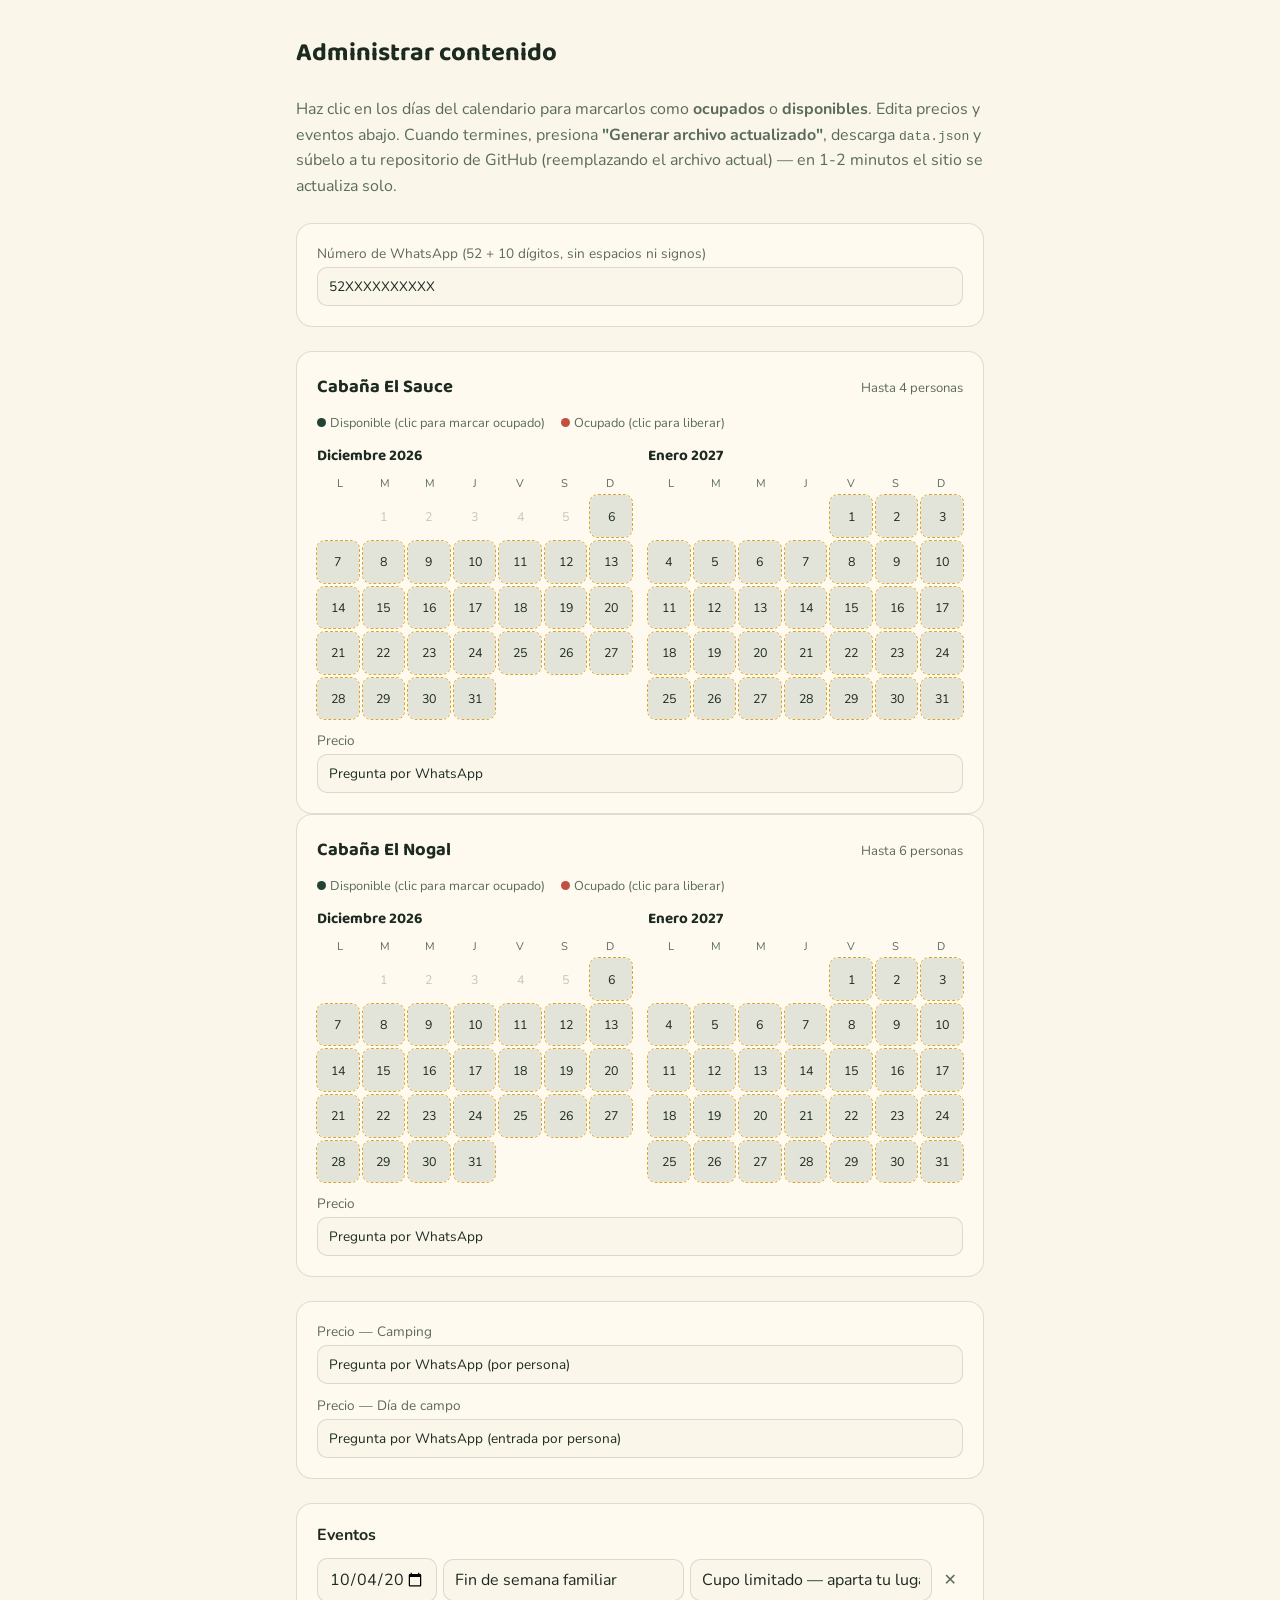
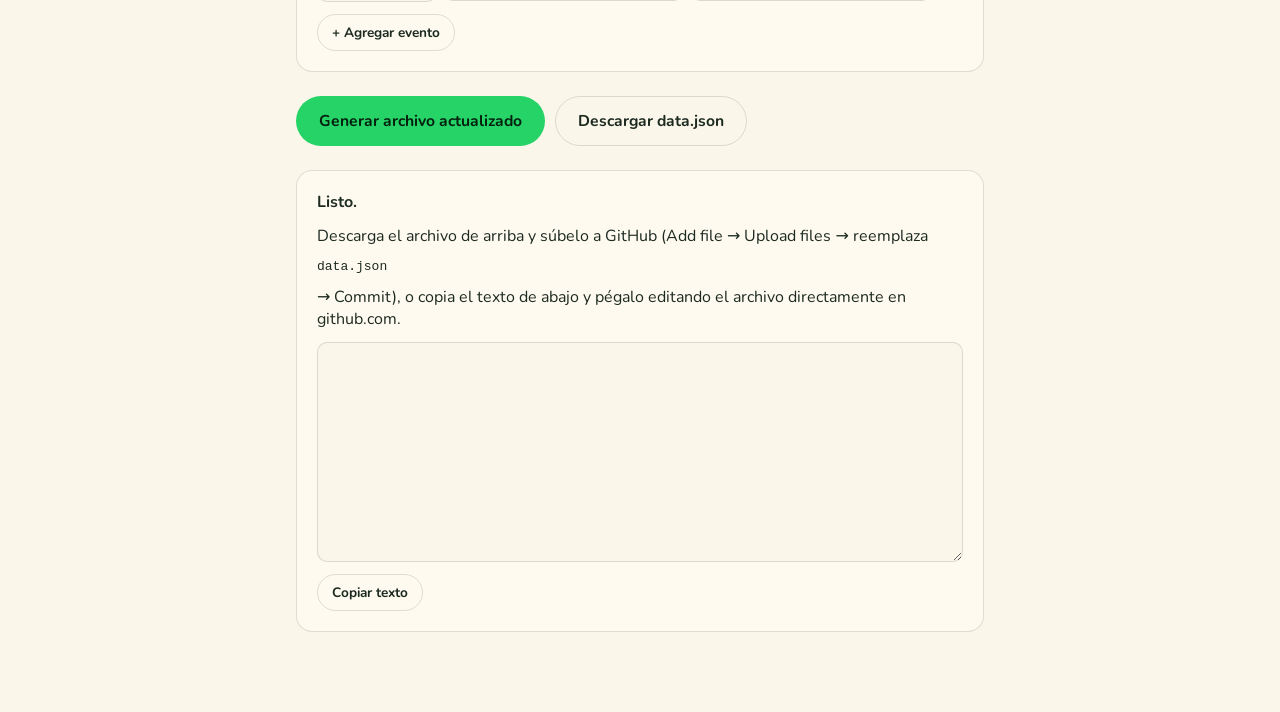
==== admin.html @ 577d04b2 "Sitio inicial: landing, disponibilidad por calendario, precios/eventos editables y asistente Dino Co" ====
<!doctype html>
<html lang="es">
<head>
<meta charset="utf-8">
<meta name="viewport" content="width=device-width, initial-scale=1">
<title>Administrar — Los Filtros Gibrando's Park</title>
<link rel="preconnect" href="https://fonts.googleapis.com">
<link rel="preconnect" href="https://fonts.gstatic.com" crossorigin>
<link rel="stylesheet" href="https://fonts.googleapis.com/css2?family=Baloo+2:wght@500;600;700;800&family=Nunito:ital,wght@0,400;0,500;0,600;0,700;0,800;1,500&display=swap">
<link rel="stylesheet" href="styles.css">
<link rel="icon" href="logo.png">
</head>
<body>
<div class="admin-wrap">
  <h1 style="font-size:1.6rem;">Administrar contenido</h1>
  <p style="color:var(--ink-soft); line-height:1.6;">
    Haz clic en los días del calendario para marcarlos como <b>ocupados</b> o <b>disponibles</b>.
    Edita precios y eventos abajo. Cuando termines, presiona <b>"Generar archivo actualizado"</b>,
    descarga <code>data.json</code> y súbelo a tu repositorio de GitHub (reemplazando el archivo actual) —
    en 1-2 minutos el sitio se actualiza solo.
  </p>

  <div class="admin-card">
    <label>Número de WhatsApp (52 + 10 dígitos, sin espacios ni signos)<input id="f-whats"></label>
  </div>

  <div id="cabins-root"></div>

  <div class="admin-card">
    <label>Precio — Camping<input id="f-camping"></label>
    <label>Precio — Día de campo<input id="f-diadecampo"></label>
  </div>

  <div class="admin-card">
    <b>Eventos</b>
    <div id="admin-events" style="display:grid; gap:8px;"></div>
    <button type="button" class="btn btn-ghost btn-sm" id="add-event" style="justify-self:start;">+ Agregar evento</button>
  </div>

  <div class="admin-actions">
    <button type="button" class="btn btn-whats" id="generate">Generar archivo actualizado</button>
    <a class="btn btn-ghost" id="download-link" hidden>Descargar data.json</a>
  </div>

  <div class="admin-card" id="result-box" hidden>
    <b>Listo.</b> Descarga el archivo de arriba y súbelo a GitHub (Add file → Upload files → reemplaza <code>data.json</code> → Commit), o copia el texto de abajo y pégalo editando el archivo directamente en github.com.
    <textarea id="json-out" class="json-out" readonly></textarea>
    <div class="admin-actions">
      <button type="button" class="btn btn-ghost btn-sm" id="copy-json">Copiar texto</button>
      <span id="copy-status" style="font-size:.85rem; color:var(--ink-soft);"></span>
    </div>
  </div>
</div>

<script src="common.js"></script>
<script src="admin.js"></script>
</body>
</html>
---- styles.css ----
:root{
  --bosque:#1f4436;
  --bosque-2:#2d5c48;
  --bosque-deep:#122019;
  --dorado:#dba62c;
  --dorado-2:#f0cd6e;
  --crema:#faf6ea;
  --crema-2:#f1e6c8;
  --whats:#25d366;
  --peligro:#c1503f;

  --bg: var(--crema);
  --surface: #fffaf0;
  --ink: #1c2a20;
  --ink-soft: #5a6b5c;
  --line: rgba(28,42,32,0.14);
  --accent: var(--bosque);
  --band-ink: var(--crema);
}
@media (prefers-color-scheme: dark){
  :root:not([data-theme="light"]){
    --bg: var(--bosque-deep); --surface:#1b3327;
    --ink:#f6f1dd; --ink-soft:#b9c9b8; --line: rgba(246,241,221,0.14);
    --accent: var(--dorado); --band-ink: var(--crema);
  }
}
:root[data-theme="dark"]{
  --bg: var(--bosque-deep); --surface:#1b3327;
  --ink:#f6f1dd; --ink-soft:#b9c9b8; --line: rgba(246,241,221,0.14);
  --accent: var(--dorado); --band-ink: var(--crema);
}

*{box-sizing:border-box;}
html{scroll-behavior:smooth;}
body{
  margin:0; background:var(--bg); color:var(--ink);
  font-family:'Nunito',system-ui,-apple-system,'Segoe UI',sans-serif;
  -webkit-font-smoothing:antialiased;
  padding-inline: max(16px, calc((100vw - 1080px)/2));
}
h1,h2,h3{ font-family:'Baloo 2',system-ui,sans-serif; text-wrap:balance; margin:0; }
p{ margin:0; }
a{ color:inherit; }
button{ font-family:inherit; }
.container{ max-width:1080px; margin-inline:auto; }
.eyebrow{ font-size:.78rem; font-weight:700; letter-spacing:.14em; text-transform:uppercase; color:var(--accent); }
section{ padding-block: clamp(48px, 8vw, 96px); }

.nav{
  position:sticky; top:0; z-index:40;
  display:flex; align-items:center; justify-content:space-between; gap:12px;
  padding-block:14px;
  background:color-mix(in srgb, var(--bg) 88%, transparent);
  backdrop-filter:blur(8px);
  border-bottom:1px solid var(--line);
}
.brand{ display:flex; align-items:center; gap:10px; font-family:'Baloo 2',sans-serif; font-weight:700; font-size:1.05rem; }
.brand-logo{ width:34px; height:34px; border-radius:50%; object-fit:cover; flex:none; border:1.5px solid var(--dorado); }
.hero-logo{ width:clamp(64px,7vw,84px); height:clamp(64px,7vw,84px); border-radius:50%; object-fit:cover; border:3px solid var(--dorado); box-shadow:0 8px 18px rgba(18,32,25,.24); }
.nav-cta{ display:inline-flex; align-items:center; gap:8px; background:var(--whats); color:#04210f; font-weight:700; font-size:.88rem; padding:9px 16px; border-radius:100px; text-decoration:none; white-space:nowrap; }

.hero{ position:relative; padding-block: clamp(40px,9vw,88px) clamp(32px,6vw,56px); overflow:hidden; border-radius:0 0 28px 28px; }
.topo{ position:absolute; inset:0; opacity:.5; pointer-events:none; }
.hero-inner{ position:relative; display:grid; gap:22px; max-width:640px; }
.hero-top{ display:flex; align-items:center; gap:16px; }
.hero h1{ font-size:clamp(2.3rem, 6vw, 3.6rem); line-height:1.02; color:var(--ink); }
.hero h1 em{ font-style:normal; color:var(--accent); }
.hero p.lede{ font-size:1.08rem; color:var(--ink-soft); max-width:52ch; line-height:1.55; }
.hero-actions{ display:flex; flex-wrap:wrap; gap:12px; margin-top:4px; }
.btn{ display:inline-flex; align-items:center; gap:9px; padding:13px 22px; border-radius:100px; font-weight:700; font-size:.98rem; text-decoration:none; border:1px solid transparent; cursor:pointer; }
.btn-whats{ background:var(--whats); color:#04210f; }
.btn-ghost{ background:transparent; border-color:var(--line); color:var(--ink); }
.btn-sm{ padding:8px 14px; font-size:.85rem; }
.btn svg{ flex:none; }
.stat-row{ display:flex; flex-wrap:wrap; gap:22px; margin-top:8px; font-size:.9rem; color:var(--ink-soft); }
.stat-row b{ color:var(--ink); font-variant-numeric:tabular-nums; }
.stat-dot{ opacity:.5; }

.band{ background:var(--bosque); color:var(--band-ink); border-radius:24px; padding:clamp(28px,5vw,44px); display:grid; gap:18px; grid-template-columns:1.3fr 1fr; align-items:center; }
.band h2{ font-size:clamp(1.4rem,3vw,1.9rem); color:var(--band-ink); }
.band p{ color:color-mix(in srgb, var(--band-ink) 82%, transparent); line-height:1.6; }
.band-badge{ justify-self:end; display:grid; place-items:center; width:118px; height:118px; border-radius:50%; border:2px solid var(--dorado); text-align:center; line-height:1.1; }
.band-badge b{ font-size:2rem; font-family:'Baloo 2',sans-serif; color:var(--dorado-2); }
.band-badge span{ font-size:.72rem; letter-spacing:.08em; text-transform:uppercase; opacity:.85; }
@media (max-width:720px){ .band{ grid-template-columns:1fr; } .band-badge{ justify-self:start; } }

.sec-head{ display:grid; gap:10px; margin-bottom:clamp(24px,4vw,36px); max-width:60ch; }
.sec-head h2{ font-size:clamp(1.6rem,3.4vw,2.3rem); }
.sec-head p{ color:var(--ink-soft); line-height:1.55; }

.grid-cards{ display:grid; grid-template-columns:repeat(auto-fit,minmax(230px,1fr)); gap:16px; }
.card{ background:var(--surface); border:1px solid var(--line); border-radius:18px; padding:22px; display:grid; gap:12px; align-content:start; }
.card svg{ color:var(--accent); }
.card h3{ font-size:1.05rem; }
.card p{ color:var(--ink-soft); font-size:.92rem; line-height:1.5; }

.gallery-note{ display:inline-flex; align-items:center; gap:8px; font-size:.82rem; color:var(--ink-soft); border:1px dashed var(--line); padding:8px 14px; border-radius:100px; margin-bottom:20px; }
.gallery{ display:grid; grid-template-columns:repeat(6,1fr); grid-auto-rows:110px; gap:10px; }
.tile{ position:relative; border-radius:14px; overflow:hidden; display:flex; align-items:flex-end; padding:12px; color:#f5f1e3; font-size:.8rem; font-weight:700; }
.tile::after{ content:""; position:absolute; inset:0; background:linear-gradient(to top, rgba(0,0,0,.45), transparent 60%); }
.tile span{ position:relative; z-index:1; }
.tile.g1{ grid-column:span 3; grid-row:span 2; background: radial-gradient(120% 100% at 30% 0%, rgba(255,255,255,.2), transparent 60%), linear-gradient(160deg,#122019,#1f4436 40%,#2d5c48 72%,#dba62c); }
.tile.g2{ grid-column:span 3; grid-row:span 1; background:linear-gradient(135deg,#5c3d1e,#8a5a34 60%,#dba62c); }
.tile.g3{ grid-column:span 3; grid-row:span 1; background:linear-gradient(135deg,#16332a,#2d5c48 65%,#6fae8e); }
.tile.g4{ grid-column:span 2; grid-row:span 1; background:linear-gradient(135deg,#1f4436,#0d1a15); }
.tile.g5{ grid-column:span 2; grid-row:span 1; background:linear-gradient(135deg,#dba62c,#f0cd6e); }
.tile.g6{ grid-column:span 2; grid-row:span 1; background:linear-gradient(135deg,#4a3420,#8a5a34); }
@media (max-width:720px){ .gallery{ grid-template-columns:repeat(2,1fr); grid-auto-rows:120px; } .tile.g1{ grid-column:span 2; grid-row:span 2; } .tile.g2,.tile.g3,.tile.g4,.tile.g5,.tile.g6{ grid-column:span 1; grid-row:span 1; } }

.plans{ display:grid; grid-template-columns:repeat(auto-fit,minmax(250px,1fr)); gap:18px; }
.plan{ background:var(--surface); border:1px solid var(--line); border-radius:20px; padding:26px; display:grid; gap:14px; align-content:start; }
.plan h3{ font-size:1.25rem; }
.plan ul{ margin:0; padding-left:1.1em; color:var(--ink-soft); font-size:.92rem; line-height:1.7; }
.plan .price-note{ font-size:.85rem; color:var(--ink-soft); border-top:1px solid var(--line); padding-top:12px; }

.cabins-grid{ display:grid; gap:20px; }
.cabin-card{ background:var(--surface); border:1px solid var(--line); border-radius:20px; padding:22px; display:grid; gap:14px; }
.cabin-head{ display:flex; justify-content:space-between; align-items:baseline; gap:10px; flex-wrap:wrap; }
.cabin-head h3{ font-size:1.15rem; }
.cabin-cap{ font-size:.82rem; color:var(--ink-soft); }
.cal-legend{ display:flex; gap:16px; font-size:.8rem; color:var(--ink-soft); align-items:center; }
.dot{ display:inline-block; width:9px; height:9px; border-radius:50%; margin-right:4px; }
.dot-free{ background:var(--accent); }
.dot-blocked{ background:var(--peligro); }
.cal-two-months{ display:grid; grid-template-columns:1fr 1fr; gap:16px; }
@media (max-width:560px){ .cal-two-months{ grid-template-columns:1fr; } }
.cal-month-head{ font-family:'Baloo 2',sans-serif; font-weight:700; font-size:.95rem; margin-bottom:8px; text-transform:capitalize; }
.cal-weekdays{ display:grid; grid-template-columns:repeat(7,1fr); font-size:.7rem; color:var(--ink-soft); text-align:center; margin-bottom:4px; }
.cal-grid{ display:grid; grid-template-columns:repeat(7,1fr); gap:4px; }
.cal-day{ aspect-ratio:1; border-radius:8px; border:1px solid transparent; background:none; font:inherit; font-size:.78rem; cursor:pointer; color:var(--ink); }
.cal-day--empty{ visibility:hidden; cursor:default; }
.cal-day--past{ color:var(--ink-soft); opacity:.35; cursor:default; }
.cal-day--free{ background:color-mix(in srgb, var(--accent) 12%, transparent); }
.cal-day--free:hover{ background:color-mix(in srgb, var(--accent) 22%, transparent); }
.cal-day--blocked{ background:color-mix(in srgb, var(--peligro) 16%, transparent); color:var(--peligro); cursor:not-allowed; }
.cal-day--sel{ background:var(--accent); color:var(--band-ink); font-weight:700; }
.editing .cal-day--free, .editing .cal-day--blocked{ outline:1px dashed var(--dorado); }
.price-note{ font-size:.85rem; color:var(--ink-soft); }

.selection-bar{ position:sticky; bottom:12px; margin-top:16px; background:var(--bosque); color:var(--crema); border-radius:16px; padding:14px 18px; display:flex; flex-wrap:wrap; gap:12px; align-items:center; justify-content:space-between; }

.events-list{ display:grid; gap:14px; }
.event-card{ display:flex; gap:16px; background:var(--surface); border:1px solid var(--line); border-radius:16px; padding:18px; align-items:flex-start; }
.event-date{ flex:none; width:64px; text-align:center; font-family:'Baloo 2',sans-serif; font-weight:700; color:var(--accent); background:color-mix(in srgb, var(--accent) 12%, transparent); border-radius:10px; padding:8px 4px; font-size:.85rem; }
.events-empty{ color:var(--ink-soft); }

.llegar{ display:grid; grid-template-columns:1.1fr .9fr; gap:28px; align-items:stretch; }
.llegar-info{ display:grid; gap:16px; align-content:start; }
.addr{ background:var(--surface); border:1px solid var(--line); border-radius:18px; padding:20px; display:grid; gap:6px; }
.addr b{ font-size:1.05rem; }
.addr span{ color:var(--ink-soft); font-size:.92rem; font-variant-numeric:tabular-nums; }
.map-frame{ border-radius:20px; border:1px solid var(--line); background: linear-gradient(180deg, transparent 60%, rgba(31,68,54,.16)), var(--surface); min-height:260px; position:relative; overflow:hidden; display:grid; place-items:center; }
.map-frame svg{ position:absolute; inset:0; width:100%; height:100%; opacity:.55; }
.pin{ position:relative; display:grid; place-items:center; gap:10px; text-align:center; }
.pin-dot{ width:20px; height:20px; border-radius:50%; background:var(--dorado); border:4px solid var(--surface); box-shadow:0 0 0 3px var(--dorado); }
@media (max-width:820px){ .llegar{ grid-template-columns:1fr; } }

.rules{ display:grid; grid-template-columns:repeat(auto-fit,minmax(220px,1fr)); gap:16px; }
.rule{ display:grid; gap:8px; }
.rule h3{ font-size:1rem; }
.rule p{ color:var(--ink-soft); font-size:.9rem; line-height:1.55; }

footer{ padding-block:40px 90px; border-top:1px solid var(--line); display:flex; flex-wrap:wrap; gap:18px; justify-content:space-between; align-items:center; color:var(--ink-soft); font-size:.86rem; }
.social{ display:flex; gap:14px; align-items:center; }
.social a{ display:inline-flex; align-items:center; justify-content:center; width:38px; height:38px; border-radius:50%; border:1px solid var(--line); text-decoration:none; }

.float-whats{ position:fixed; right:18px; bottom:18px; z-index:50; display:inline-flex; align-items:center; gap:9px; background:var(--whats); color:#04210f; padding:13px 18px; border-radius:100px; font-weight:700; font-size:.9rem; text-decoration:none; box-shadow:0 8px 20px rgba(0,0,0,.25); }
@media (max-width:520px){ .float-whats span{ display:none; } .float-whats{ padding:14px; } }

.chat-fab{ position:fixed; right:18px; bottom:82px; z-index:50; background:var(--bosque); color:var(--crema); border:2px solid var(--dorado); border-radius:100px; padding:11px 16px; font-weight:700; font-size:.86rem; display:inline-flex; align-items:center; gap:8px; cursor:pointer; box-shadow:0 8px 20px rgba(0,0,0,.2); }
@media (max-width:520px){ .chat-fab span{ display:none; } .chat-fab{ padding:12px; } }
.chat-panel{ position:fixed; right:18px; bottom:150px; z-index:55; width:min(340px,88vw); max-height:min(60vh,520px); background:var(--surface); border:1px solid var(--line); border-radius:18px; box-shadow:0 16px 40px rgba(0,0,0,.25); display:flex; flex-direction:column; overflow:hidden; }
.chat-head{ background:var(--bosque); color:var(--crema); padding:12px 16px; display:flex; justify-content:space-between; align-items:center; font-weight:700; font-family:'Baloo 2',sans-serif; }
.chat-head button{ background:none; border:none; color:var(--crema); font-size:1.1rem; cursor:pointer; }
#chat-body{ flex:1; overflow-y:auto; padding:14px; display:grid; gap:8px; align-content:start; }
.chat-msg{ padding:9px 12px; border-radius:12px; font-size:.86rem; line-height:1.4; max-width:85%; }
.chat-msg--bot{ background:color-mix(in srgb, var(--accent) 10%, transparent); }
.chat-msg--user{ background:var(--dorado); color:#3a2a0d; margin-left:auto; }
.chat-quick{ display:flex; flex-wrap:wrap; gap:6px; padding:0 14px 10px; }
.chat-quick button{ font-size:.75rem; padding:6px 10px; border-radius:100px; border:1px solid var(--line); background:var(--bg); cursor:pointer; color:var(--ink); }
.chat-input-row{ display:flex; gap:8px; padding:10px; border-top:1px solid var(--line); }
.chat-input-row input{ flex:1; font:inherit; padding:9px 11px; border-radius:100px; border:1px solid var(--line); background:var(--bg); color:var(--ink); }
.chat-input-row button{ background:var(--bosque); color:var(--crema); border:none; border-radius:100px; padding:9px 16px; font-weight:700; cursor:pointer; }
.chat-foot-link{ text-align:center; font-size:.78rem; padding:0 14px 12px; }

[data-reveal]{ opacity:1; transform:none; transition:opacity .5s ease, transform .5s ease; }
@media (prefers-reduced-motion:no-preference){ [data-reveal]{ opacity:0; transform:translateY(14px); } [data-reveal].is-in{ opacity:1; transform:none; } }

/* admin.html specific */
.admin-wrap{ max-width:720px; margin:0 auto; padding:32px 16px 80px; display:grid; gap:24px; }
.admin-card{ background:var(--surface); border:1px solid var(--line); border-radius:16px; padding:20px; display:grid; gap:12px; }
.admin-card label{ display:grid; gap:4px; font-size:.85rem; color:var(--ink-soft); }
.admin-card input, .admin-card textarea{ font:inherit; padding:9px 11px; border-radius:10px; border:1px solid var(--line); background:var(--bg); color:var(--ink); width:100%; }
.admin-event-row{ display:grid; grid-template-columns:120px 1fr 1fr auto; gap:6px; align-items:center; }
.admin-event-row button{ border:none; background:none; color:var(--ink-soft); cursor:pointer; font-size:1rem; }
.admin-actions{ display:flex; gap:10px; flex-wrap:wrap; }
.json-out{ width:100%; min-height:220px; font-family:ui-monospace,monospace; font-size:.78rem; }
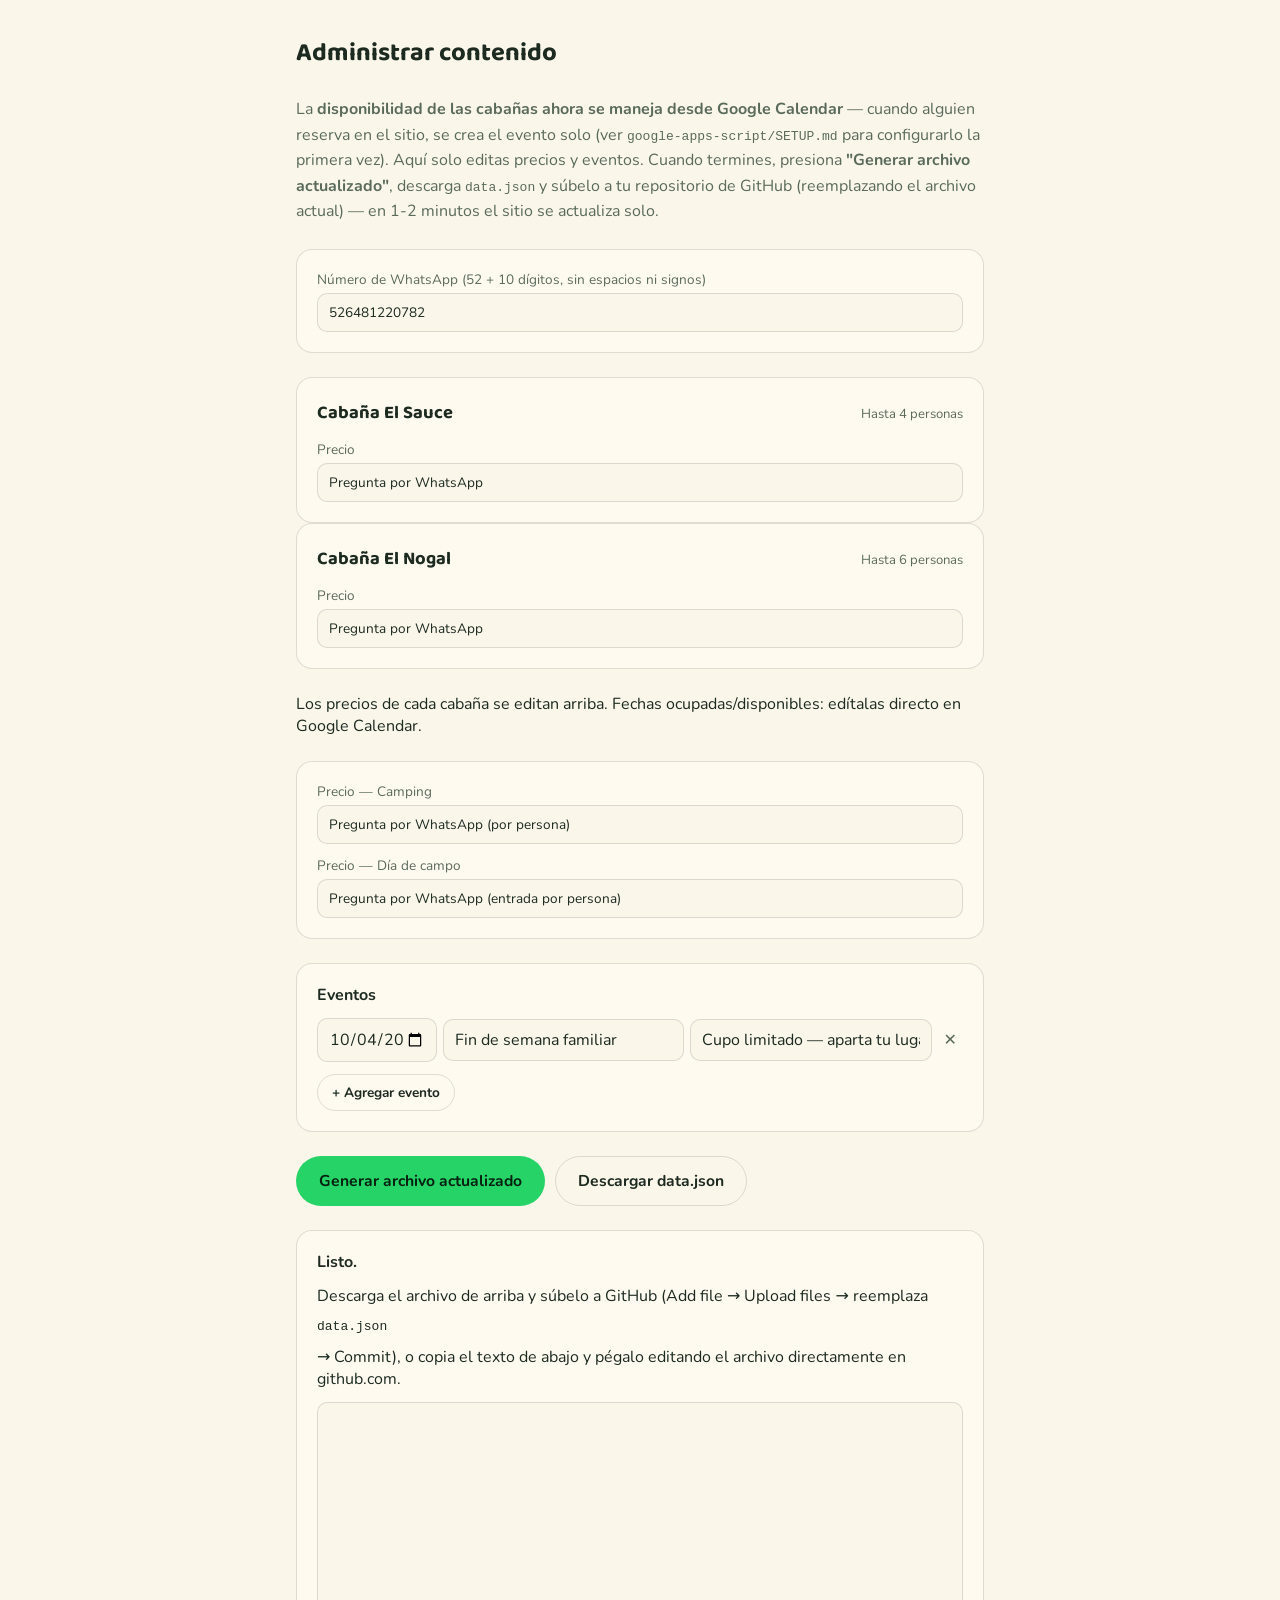
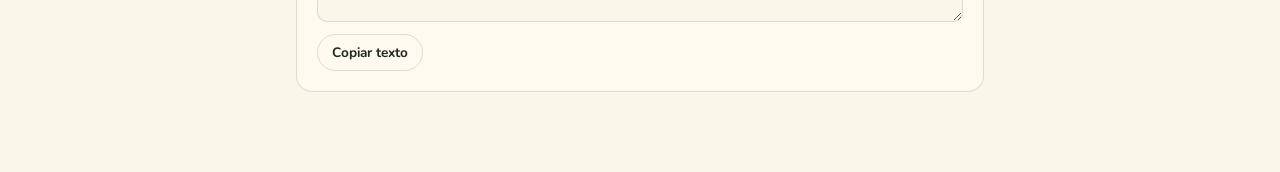
==== commit d02d88c8: "Reservar directo en el sitio crea el evento en Google Calendar (sin pagos en línea; se paga al llega" ====
--- a/admin.html
+++ b/admin.html
@@ -14,8 +14,9 @@
 <div class="admin-wrap">
   <h1 style="font-size:1.6rem;">Administrar contenido</h1>
   <p style="color:var(--ink-soft); line-height:1.6;">
-    Haz clic en los días del calendario para marcarlos como <b>ocupados</b> o <b>disponibles</b>.
-    Edita precios y eventos abajo. Cuando termines, presiona <b>"Generar archivo actualizado"</b>,
+    La <b>disponibilidad de las cabañas ahora se maneja desde Google Calendar</b> — cuando alguien reserva
+    en el sitio, se crea el evento solo (ver <code>google-apps-script/SETUP.md</code> para configurarlo la primera vez).
+    Aquí solo editas precios y eventos. Cuando termines, presiona <b>"Generar archivo actualizado"</b>,
     descarga <code>data.json</code> y súbelo a tu repositorio de GitHub (reemplazando el archivo actual) —
     en 1-2 minutos el sitio se actualiza solo.
   </p>
@@ -25,6 +26,7 @@
   </div>
 
   <div id="cabins-root"></div>
+  <p class="admin-note">Los precios de cada cabaña se editan arriba. Fechas ocupadas/disponibles: edítalas directo en Google Calendar.</p>
 
   <div class="admin-card">
     <label>Precio — Camping<input id="f-camping"></label>
--- a/styles.css
+++ b/styles.css
@@ -59,13 +59,18 @@
 .hero-logo{ width:clamp(64px,7vw,84px); height:clamp(64px,7vw,84px); border-radius:50%; object-fit:cover; border:3px solid var(--dorado); box-shadow:0 8px 18px rgba(18,32,25,.24); }
 .nav-cta{ display:inline-flex; align-items:center; gap:8px; background:var(--whats); color:#04210f; font-weight:700; font-size:.88rem; padding:9px 16px; border-radius:100px; text-decoration:none; white-space:nowrap; }
 
-.hero{ position:relative; padding-block: clamp(40px,9vw,88px) clamp(32px,6vw,56px); overflow:hidden; border-radius:0 0 28px 28px; }
-.topo{ position:absolute; inset:0; opacity:.5; pointer-events:none; }
-.hero-inner{ position:relative; display:grid; gap:22px; max-width:640px; }
-.hero-top{ display:flex; align-items:center; gap:16px; }
-.hero h1{ font-size:clamp(2.3rem, 6vw, 3.6rem); line-height:1.02; color:var(--ink); }
-.hero h1 em{ font-style:normal; color:var(--accent); }
-.hero p.lede{ font-size:1.08rem; color:var(--ink-soft); max-width:52ch; line-height:1.55; }
+.hero{ position:relative; padding-block: clamp(40px,9vw,88px) clamp(32px,6vw,56px); overflow:hidden; border-radius:0 0 28px 28px; min-height:440px; display:flex; align-items:center; }
+.hero-bg{ position:absolute; inset:0; width:100%; height:100%; object-fit:cover; z-index:0; }
+.hero-scrim{ position:absolute; inset:0; z-index:0; background:linear-gradient(105deg, rgba(10,20,15,.88) 0%, rgba(10,20,15,.72) 38%, rgba(10,20,15,.35) 68%, rgba(10,20,15,.15) 100%); }
+.topo{ position:absolute; inset:0; opacity:.25; pointer-events:none; z-index:0; }
+.hero-inner{ position:relative; z-index:1; display:grid; gap:22px; max-width:640px; }
+.hero-top .eyebrow{ color:var(--dorado-2); }
+.hero h1{ font-size:clamp(2.3rem, 6vw, 3.6rem); line-height:1.02; color:var(--crema); }
+.hero h1 em{ font-style:normal; color:var(--dorado-2); }
+.hero p.lede{ font-size:1.08rem; color:color-mix(in srgb, var(--crema) 82%, transparent); max-width:52ch; line-height:1.55; }
+.hero .stat-row{ color:color-mix(in srgb, var(--crema) 78%, transparent); }
+.hero .stat-row b{ color:var(--crema); }
+.hero .btn-ghost{ border-color:color-mix(in srgb, var(--crema) 45%, transparent); color:var(--crema); }
 .hero-actions{ display:flex; flex-wrap:wrap; gap:12px; margin-top:4px; }
 .btn{ display:inline-flex; align-items:center; gap:9px; padding:13px 22px; border-radius:100px; font-weight:700; font-size:.98rem; text-decoration:none; border:1px solid transparent; cursor:pointer; }
 .btn-whats{ background:var(--whats); color:#04210f; }
@@ -89,7 +94,12 @@
 .sec-head p{ color:var(--ink-soft); line-height:1.55; }
 
 .grid-cards{ display:grid; grid-template-columns:repeat(auto-fit,minmax(230px,1fr)); gap:16px; }
-.card{ background:var(--surface); border:1px solid var(--line); border-radius:18px; padding:22px; display:grid; gap:12px; align-content:start; }
+.card{ background:var(--surface); border:1px solid var(--line); border-radius:18px; padding:22px; display:grid; gap:12px; align-content:start; position:relative; }
+.card.soon{ border-style:dashed; border-color:color-mix(in srgb, var(--dorado) 55%, var(--line)); }
+.soon-badge{ position:absolute; top:14px; right:14px; background:var(--dorado); color:#3a2a0d; font-size:.7rem; font-weight:700; letter-spacing:.04em; text-transform:uppercase; padding:4px 10px; border-radius:100px; }
+.xmas-banner{ margin-top:16px; background:linear-gradient(135deg,#122019,#1f4436 60%,#8a1f2b); border-radius:20px; padding:26px 28px; color:#f5f1e3; }
+.xmas-banner h3{ font-size:1.3rem; margin:4px 0 8px; }
+.xmas-banner p{ color:color-mix(in srgb, #f5f1e3 85%, transparent); max-width:60ch; }
 .card svg{ color:var(--accent); }
 .card h3{ font-size:1.05rem; }
 .card p{ color:var(--ink-soft); font-size:.92rem; line-height:1.5; }
@@ -99,6 +109,7 @@
 .tile{ position:relative; border-radius:14px; overflow:hidden; display:flex; align-items:flex-end; padding:12px; color:#f5f1e3; font-size:.8rem; font-weight:700; }
 .tile::after{ content:""; position:absolute; inset:0; background:linear-gradient(to top, rgba(0,0,0,.45), transparent 60%); }
 .tile span{ position:relative; z-index:1; }
+.tile-img{ position:absolute; inset:0; width:100%; height:100%; object-fit:cover; }
 .tile.g1{ grid-column:span 3; grid-row:span 2; background: radial-gradient(120% 100% at 30% 0%, rgba(255,255,255,.2), transparent 60%), linear-gradient(160deg,#122019,#1f4436 40%,#2d5c48 72%,#dba62c); }
 .tile.g2{ grid-column:span 3; grid-row:span 1; background:linear-gradient(135deg,#5c3d1e,#8a5a34 60%,#dba62c); }
 .tile.g3{ grid-column:span 3; grid-row:span 1; background:linear-gradient(135deg,#16332a,#2d5c48 65%,#6fae8e); }
@@ -106,6 +117,16 @@
 .tile.g5{ grid-column:span 2; grid-row:span 1; background:linear-gradient(135deg,#dba62c,#f0cd6e); }
 .tile.g6{ grid-column:span 2; grid-row:span 1; background:linear-gradient(135deg,#4a3420,#8a5a34); }
 @media (max-width:720px){ .gallery{ grid-template-columns:repeat(2,1fr); grid-auto-rows:120px; } .tile.g1{ grid-column:span 2; grid-row:span 2; } .tile.g2,.tile.g3,.tile.g4,.tile.g5,.tile.g6{ grid-column:span 1; grid-row:span 1; } }
+
+.moments-grid{ display:grid; grid-template-columns:repeat(auto-fit,minmax(240px,1fr)); gap:16px; }
+.moment-card{ border-radius:20px; padding:26px; min-height:170px; display:grid; align-content:end; gap:10px; color:#f5f1e3; position:relative; overflow:hidden; }
+.moment-card p{ font-family:'Baloo 2',sans-serif; font-size:1.05rem; line-height:1.35; position:relative; z-index:1; }
+.moment-tag{ font-size:.75rem; font-weight:700; letter-spacing:.08em; text-transform:uppercase; opacity:.85; position:relative; z-index:1; }
+.moment-card::after{ content:""; position:absolute; inset:0; background:linear-gradient(to top, rgba(0,0,0,.5), transparent 65%); }
+.mc1{ background:linear-gradient(145deg,#0c5a56,#1f4436 55%,#dba62c); }
+.mc2{ background:linear-gradient(145deg,#122019,#1f4436 60%,#2d5c48); }
+.mc3{ background:linear-gradient(145deg,#5c3d1e,#8a5a34 55%,#dba62c); }
+.mc4{ background:linear-gradient(145deg,#1f4436,#dba62c); }
 
 .plans{ display:grid; grid-template-columns:repeat(auto-fit,minmax(250px,1fr)); gap:18px; }
 .plan{ background:var(--surface); border:1px solid var(--line); border-radius:20px; padding:26px; display:grid; gap:14px; align-content:start; }
@@ -138,11 +159,21 @@
 .price-note{ font-size:.85rem; color:var(--ink-soft); }
 
 .selection-bar{ position:sticky; bottom:12px; margin-top:16px; background:var(--bosque); color:var(--crema); border-radius:16px; padding:14px 18px; display:flex; flex-wrap:wrap; gap:12px; align-items:center; justify-content:space-between; }
+.book-form{ display:grid; gap:10px; width:100%; }
+.book-form-row{ display:flex; flex-wrap:wrap; gap:8px; align-items:center; }
+.book-input{ flex:1; min-width:140px; font:inherit; padding:9px 14px; border-radius:100px; border:1px solid color-mix(in srgb, var(--crema) 40%, transparent); background:color-mix(in srgb, var(--crema) 12%, transparent); color:var(--crema); }
+.book-input::placeholder{ color:color-mix(in srgb, var(--crema) 65%, transparent); }
+.book-status{ font-size:.82rem; }
 
 .events-list{ display:grid; gap:14px; }
 .event-card{ display:flex; gap:16px; background:var(--surface); border:1px solid var(--line); border-radius:16px; padding:18px; align-items:flex-start; }
 .event-date{ flex:none; width:64px; text-align:center; font-family:'Baloo 2',sans-serif; font-weight:700; color:var(--accent); background:color-mix(in srgb, var(--accent) 12%, transparent); border-radius:10px; padding:8px 4px; font-size:.85rem; }
 .events-empty{ color:var(--ink-soft); }
+
+.merch-grid{ display:grid; grid-template-columns:repeat(auto-fit,minmax(150px,1fr)); gap:16px; }
+.merch-card{ background:var(--surface); border:1px solid var(--line); border-radius:18px; padding:14px; display:grid; gap:8px; justify-items:center; text-align:center; }
+.merch-art{ width:100%; max-width:160px; aspect-ratio:1; }
+.merch-card h3{ font-size:.95rem; }
 
 .llegar{ display:grid; grid-template-columns:1.1fr .9fr; gap:28px; align-items:stretch; }
 .llegar-info{ display:grid; gap:16px; align-content:start; }
@@ -168,6 +199,11 @@
 @media (max-width:520px){ .float-whats span{ display:none; } .float-whats{ padding:14px; } }
 
 .chat-fab{ position:fixed; right:18px; bottom:82px; z-index:50; background:var(--bosque); color:var(--crema); border:2px solid var(--dorado); border-radius:100px; padding:11px 16px; font-weight:700; font-size:.86rem; display:inline-flex; align-items:center; gap:8px; cursor:pointer; box-shadow:0 8px 20px rgba(0,0,0,.2); }
+@media (prefers-reduced-motion:no-preference){
+  .chat-fab{ animation: dino-bounce 3.2s ease-in-out infinite; }
+  .chat-fab:hover{ animation-play-state:paused; }
+  @keyframes dino-bounce{ 0%,80%,100%{ transform:translateY(0); } 88%{ transform:translateY(-6px); } 94%{ transform:translateY(0); } }
+}
 @media (max-width:520px){ .chat-fab span{ display:none; } .chat-fab{ padding:12px; } }
 .chat-panel{ position:fixed; right:18px; bottom:150px; z-index:55; width:min(340px,88vw); max-height:min(60vh,520px); background:var(--surface); border:1px solid var(--line); border-radius:18px; box-shadow:0 16px 40px rgba(0,0,0,.25); display:flex; flex-direction:column; overflow:hidden; }
 .chat-head{ background:var(--bosque); color:var(--crema); padding:12px 16px; display:flex; justify-content:space-between; align-items:center; font-weight:700; font-family:'Baloo 2',sans-serif; }
